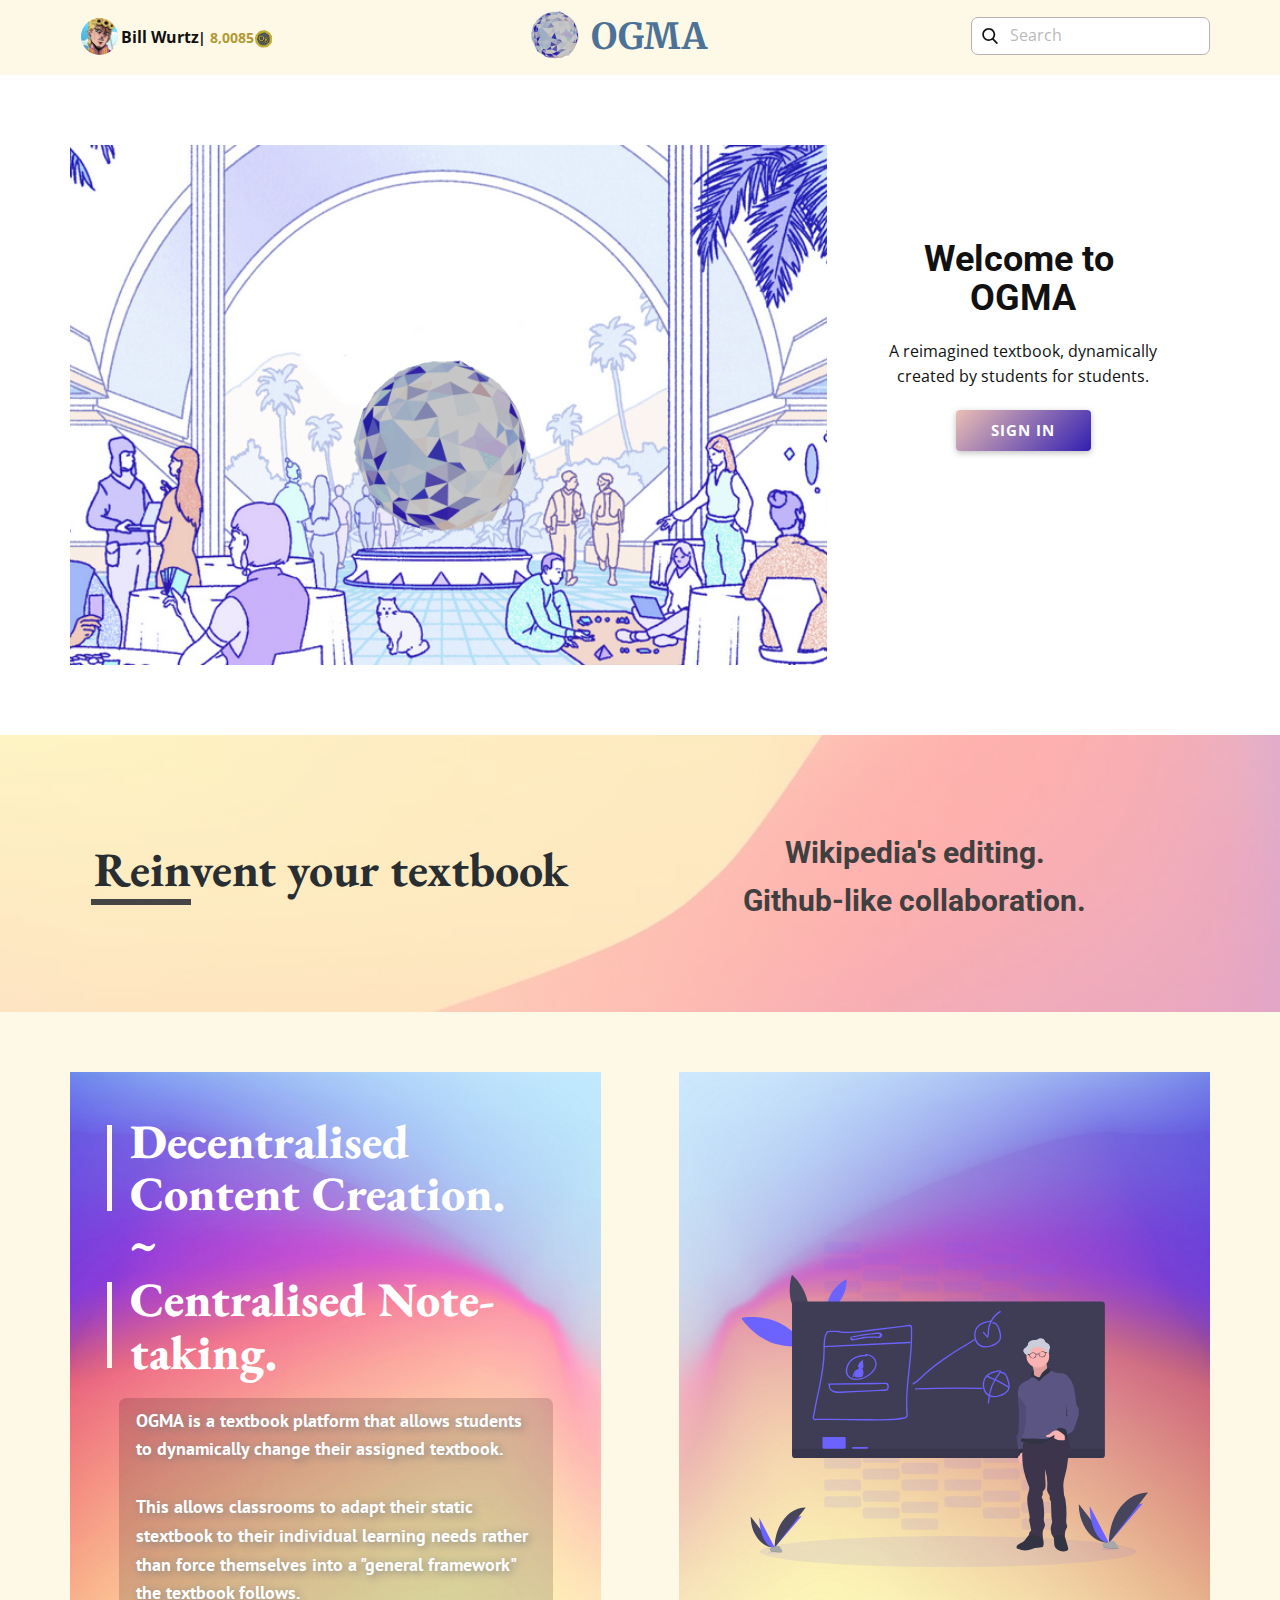
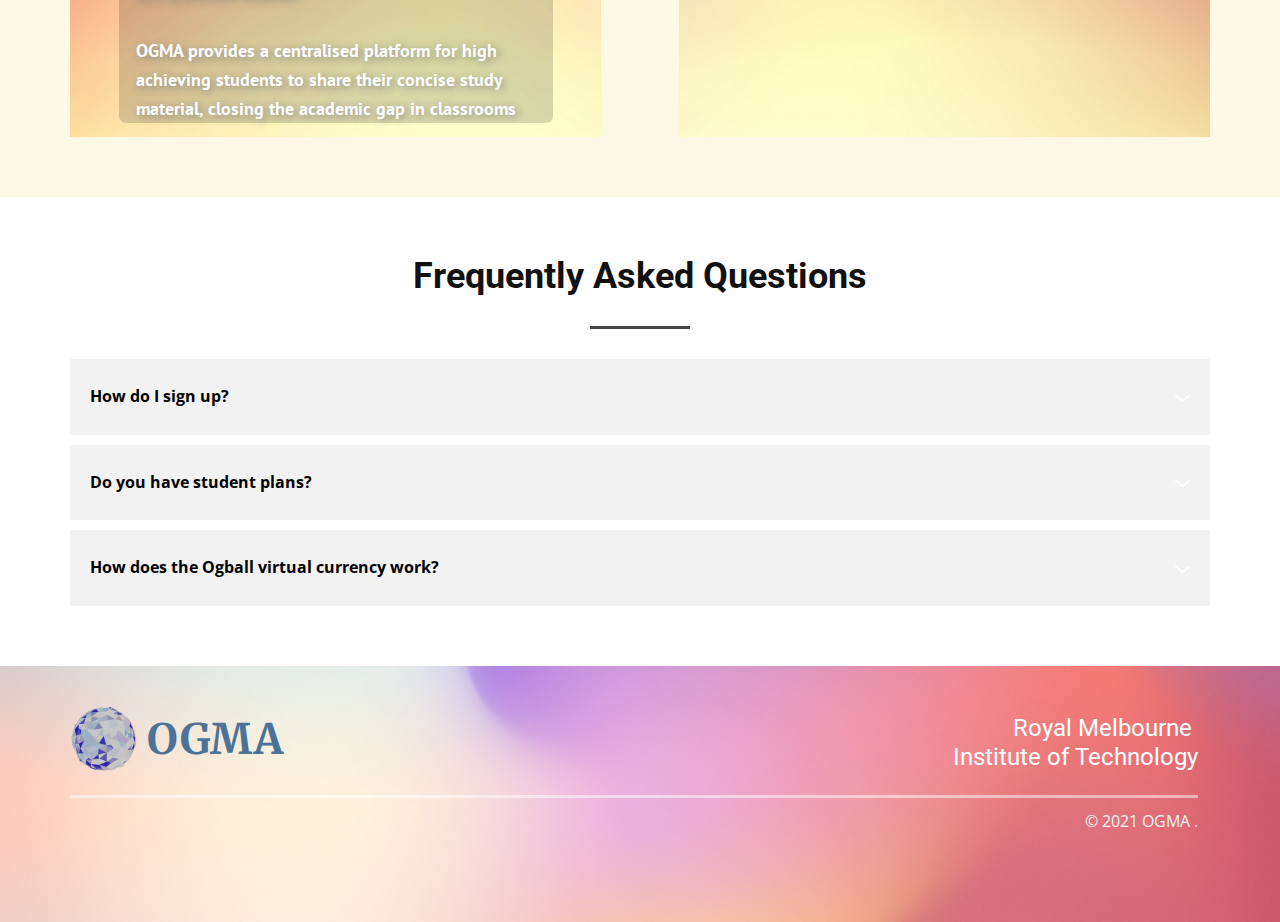
==== src/index.html @ c0f8c11f "redo" ====
<!DOCTYPE html>
<html style="font-size: 16px;">
  <head>
    <meta name="viewport" content="width=device-width, initial-scale=1.0">
    <meta charset="utf-8">
    <meta name="keywords" content="">
    <meta name="description" content="">
    <meta name="page_type" content="np-template-header-footer-from-plugin">
    <title>Home</title>
    <link rel="stylesheet" href="nicepage.css" media="screen">
<link rel="stylesheet" href="Home.css" media="screen">
    <script class="u-script" type="text/javascript" src="jquery.js" defer=""></script>
    <script class="u-script" type="text/javascript" src="nicepage.js" defer=""></script>
    <meta name="generator" content="Nicepage 3.29.1, nicepage.com">
    <link rel="icon" href="images/favicon.gif">
    <link id="u-theme-google-font" rel="stylesheet" href="https://fonts.googleapis.com/css?family=Roboto:100,100i,300,300i,400,400i,500,500i,700,700i,900,900i|Open+Sans:300,300i,400,400i,600,600i,700,700i,800,800i">
    <link id="u-page-google-font" rel="stylesheet" href="https://fonts.googleapis.com/css?family=Roboto:100,100i,300,300i,400,400i,500,500i,700,700i,900,900i|PT+Sans:400,400i,700,700i|Merriweather:300,300i,400,400i,700,700i,900,900i|EB+Garamond:400,400i,500,500i,600,600i,700,700i,800,800i">
    
    
    
    
    
    <script type="application/ld+json">{
		"@context": "http://schema.org",
		"@type": "Organization",
		"name": "Site1",
		"logo": "images/animated_logo.gif"
}</script>
    <meta name="theme-color" content="#478ac9">
    <meta property="og:title" content="Home">
    <meta property="og:description" content="">
    <meta property="og:type" content="website">
  </head>
  <body data-home-page="Home.html" data-home-page-title="Home" class="u-body"><header class="u-clearfix u-header u-palette-3-light-3 u-sticky u-sticky-ef22 u-header" id="sec-7aee"><div class="u-clearfix u-sheet u-sheet-1">
        <form action="#" method="get" class="u-border-1 u-border-grey-30 u-radius-7 u-search u-search-left u-white u-search-1">
          <button class="u-search-button" type="submit">
            <span class="u-search-icon u-spacing-10">
              <svg class="u-svg-link" preserveAspectRatio="xMidYMin slice" viewBox="0 0 56.966 56.966"><use xmlns:xlink="http://www.w3.org/1999/xlink" xlink:href="#svg-e04b"></use></svg>
              <svg xmlns="http://www.w3.org/2000/svg" xmlns:xlink="http://www.w3.org/1999/xlink" version="1.1" id="svg-e04b" x="0px" y="0px" viewBox="0 0 56.966 56.966" style="enable-background:new 0 0 56.966 56.966;" xml:space="preserve" class="u-svg-content"><path d="M55.146,51.887L41.588,37.786c3.486-4.144,5.396-9.358,5.396-14.786c0-12.682-10.318-23-23-23s-23,10.318-23,23  s10.318,23,23,23c4.761,0,9.298-1.436,13.177-4.162l13.661,14.208c0.571,0.593,1.339,0.92,2.162,0.92  c0.779,0,1.518-0.297,2.079-0.837C56.255,54.982,56.293,53.08,55.146,51.887z M23.984,6c9.374,0,17,7.626,17,17s-7.626,17-17,17  s-17-7.626-17-17S14.61,6,23.984,6z"></path></svg>
            </span>
          </button>
          <input class="u-search-input u-text-grey-50 u-search-input-1" type="search" name="search" value="" placeholder="Search">
        </form>
        <a href="Home.html" data-page-id="94916985" class="u-image u-logo u-image-1" data-image-width="400" data-image-height="400" title="Home">
          <img src="images/animated_logo.gif" class="u-logo-image u-logo-image-1">
        </a>
        <h1 class="u-custom-font u-font-merriweather u-headline u-hover-feature u-text u-text-palette-1-dark-1 u-title u-text-1">
          <a href="/">OGMA</a>
        </h1>
        <div class="u-image u-image-circle u-image-2" alt="" data-image-width="1204" data-image-height="629"></div>
        <p class="u-text u-text-2">Bill Wurtz</p>
        <p class="u-text u-text-3"><b>&nbsp;|</b>
          <span class="u-text-palette-3-dark-1"><b>8,0085</b>
          </span>
        </p>
        <img class="u-image u-image-default u-preserve-proportions u-image-3" src="images/ogma_coin.png" alt="" data-image-width="300" data-image-height="300">
      </div></header>
    <section class="u-clearfix u-section-1" id="sec-801c">
      <div class="u-clearfix u-sheet u-sheet-1">
        <div class="u-clearfix u-expanded-width u-gutter-10 u-layout-wrap u-layout-wrap-1">
          <div class="u-layout">
            <div class="u-layout-row">
              <div class="u-container-style u-image u-layout-cell u-left-cell u-size-40 u-image-1" src="" data-image-width="1600" data-image-height="467">
                <div class="u-container-layout u-container-layout-1">
                  <img class="u-image u-image-default u-preserve-proportions u-image-2" src="images/animated_logo.gif" alt="" data-image-width="400" data-image-height="400">
                </div>
              </div>
              <div class="u-align-center u-container-style u-layout-cell u-right-cell u-size-20 u-white u-layout-cell-2">
                <div class="u-container-layout u-container-layout-2">
                  <h2 class="u-text u-text-1">Welcome to&nbsp;<br>OGMA
                  </h2>
                  <p class="u-text u-text-2">A ​reimagined textbook, dynamically created by students for students.</p>
                  <a href="Student-Launcher.html" data-page-id="90577891" class="u-border-none u-btn u-btn-round u-button-style u-gradient u-none u-radius-4 u-text-body-alt-color u-btn-1"> Sign IN</a>
                </div>
              </div>
            </div>
          </div>
        </div>
      </div>
    </section>
    <section class="u-clearfix u-image u-shading u-section-2" id="sec-df09" data-image-width="1000" data-image-height="750">
      <div class="u-clearfix u-sheet u-sheet-1">
        <div class="u-clearfix u-layout-wrap u-layout-wrap-1">
          <div class="u-layout">
            <div class="u-layout-row">
              <div class="u-align-center u-container-style u-layout-cell u-left-cell u-size-33 u-layout-cell-1">
                <div class="u-container-layout u-container-layout-1">
                  <h2 class="u-custom-font u-text u-text-custom-color-9 u-text-1">
                    <span class="u-text-palette-1-dark-3">Reinvent your textbook</span>
                    <span class="u-text-palette-1-dark-3">
                      <br>
                    </span>
                  </h2>
                  <div class="u-border-6 u-border-grey-dark-1 u-line u-line-horizontal u-line-1"></div>
                </div>
              </div>
              <div class="u-align-center u-container-style u-layout-cell u-right-cell u-size-27 u-layout-cell-2">
                <div class="u-container-layout u-valign-middle u-container-layout-2">
                  <p class="u-custom-font u-heading-font u-text u-text-default u-text-palette-3-base u-text-2">
                    <span class="u-text-grey-75" style="font-weight: 700; font-size: 1.875rem;">Wikipedia's editing.<br>Github-like collaboration​.
                    </span>
                  </p>
                </div>
              </div>
            </div>
          </div>
        </div>
      </div>
    </section>
    <section class="u-clearfix u-palette-3-light-3 u-section-3" id="sec-4e35">
      <div class="u-clearfix u-sheet u-valign-middle u-sheet-1">
        <div class="u-clearfix u-gutter-78 u-layout-wrap u-layout-wrap-1">
          <div class="u-layout">
            <div class="u-layout-row">
              <div class="u-align-left u-container-style u-image u-layout-cell u-left-cell u-size-30 u-image-1" src="" data-image-width="4000" data-image-height="3000">
                <div class="u-container-layout u-container-layout-1" src="">
                  <div class="u-border-5 u-border-palette-3-light-3 u-line u-line-vertical u-line-1"></div>
                  <div class="u-border-5 u-border-palette-3-light-3 u-line u-line-vertical u-line-2"></div>
                  <h1 class="u-custom-font u-text u-text-body-alt-color u-text-1">Decentralised Content Creation.<br>~<br>Centralised Note-taking.<br>
                  </h1>
                  <div class="u-black u-container-style u-group u-opacity u-opacity-15 u-radius-7 u-shape-round u-group-1">
                    <div class="u-container-layout u-container-layout-2">
                      <p class="u-custom-font u-font-pt-sans u-text u-text-body-alt-color u-text-2"> OGMA is a textbook platform that allows students to dynamically change their assigned textbook.&nbsp;<br>
                        <br>This allows classrooms to adapt their static stextbook to their individual learning needs rather than force themselves into a "general framework" the textbook follows.<br>
                        <br>OGMA provides a centralised platform for high achieving students to share their concise study material, closing the academic gap in classrooms
                      </p>
                    </div>
                  </div>
                </div>
              </div>
              <div class="u-align-left u-container-style u-image u-layout-cell u-right-cell u-size-30 u-image-2" src="" data-image-width="4000" data-image-height="3000">
                <div class="u-container-layout u-valign-middle u-container-layout-3" src="">
                  <img class="u-image u-image-default u-image-3" src="images/teacher.svg" alt="" data-image-width="948" data-image-height="758">
                </div>
              </div>
            </div>
          </div>
        </div>
      </div>
    </section>
    <section class="u-align-center u-clearfix u-white u-section-4" id="sec-32d7">
      <div class="u-clearfix u-sheet u-valign-middle u-sheet-1">
        <h2 class="u-text u-text-default u-text-1">Frequently Asked Questions</h2>
        <div class="u-border-3 u-border-grey-dark-1 u-line u-line-horizontal u-line-1"></div>
        <div class="u-accordion u-collapsed-by-default u-faq u-spacing-10 u-accordion-1">
          <div class="u-accordion-item">
            <a class="u-accordion-link u-active-palette-2-light-3 u-button-style u-grey-5 u-hover-palette-2-light-3 u-text-active-palette-2-base u-text-black u-text-hover-palette-2-base u-accordion-link-1" id="link-accordion-ae6a" aria-controls="accordion-ae6a" aria-selected="false">
              <span class="u-accordion-link-text">How do I sign up?</span><span class="u-accordion-link-icon u-icon u-icon-circle u-text-palette-1-base u-icon-1"><svg class="u-svg-link" preserveAspectRatio="xMidYMin slice" viewBox="0 0 16 16" style=""><use xmlns:xlink="http://www.w3.org/1999/xlink" xlink:href="#svg-a823"></use></svg><svg class="u-svg-content" viewBox="0 0 16 16" x="0px" y="0px" id="svg-a823" style=""><path d="M8,10.7L1.6,5.3c-0.4-0.4-1-0.4-1.3,0c-0.4,0.4-0.4,0.9,0,1.3l7.2,6.1c0.1,0.1,0.4,0.2,0.6,0.2s0.4-0.1,0.6-0.2l7.1-6
	c0.4-0.4,0.4-0.9,0-1.3c-0.4-0.4-1-0.4-1.3,0L8,10.7z"></path></svg></span>
            </a>
            <div class="u-accordion-pane u-container-style u-accordion-pane-1" id="accordion-ae6a" aria-labelledby="link-accordion-ae6a">
              <div class="u-container-layout u-container-layout-1">
                <div class="fr-view u-clearfix u-rich-text u-text">
                  <p>Answer</p>
                </div>
              </div>
            </div>
          </div>
          <div class="u-accordion-item">
            <a class="u-accordion-link u-active-palette-2-light-3 u-button-style u-grey-5 u-hover-palette-2-light-3 u-text-active-palette-2-base u-text-black u-text-hover-palette-2-base u-accordion-link-2" id="link-accordion-8339" aria-controls="accordion-8339" aria-selected="false">
              <span class="u-accordion-link-text">Do you have student plans?<br>
              </span><span class="u-accordion-link-icon u-icon u-icon-circle u-text-palette-1-base u-icon-2"><svg class="u-svg-link" preserveAspectRatio="xMidYMin slice" viewBox="0 0 16 16" style=""><use xmlns:xlink="http://www.w3.org/1999/xlink" xlink:href="#svg-7d7e"></use></svg><svg class="u-svg-content" viewBox="0 0 16 16" x="0px" y="0px" id="svg-7d7e" style=""><path d="M8,10.7L1.6,5.3c-0.4-0.4-1-0.4-1.3,0c-0.4,0.4-0.4,0.9,0,1.3l7.2,6.1c0.1,0.1,0.4,0.2,0.6,0.2s0.4-0.1,0.6-0.2l7.1-6
	c0.4-0.4,0.4-0.9,0-1.3c-0.4-0.4-1-0.4-1.3,0L8,10.7z"></path></svg></span>
            </a>
            <div class="u-accordion-pane u-container-style u-accordion-pane-2" id="accordion-8339" aria-labelledby="link-accordion-8339">
              <div class="u-container-layout u-container-layout-2">
                <div class="fr-view u-clearfix u-rich-text u-text">
                  <p>Answer.</p>
                </div>
              </div>
            </div>
          </div>
          <div class="u-accordion-item">
            <a class="u-accordion-link u-active-palette-2-light-3 u-button-style u-grey-5 u-hover-palette-2-light-3 u-text-active-palette-2-base u-text-black u-text-hover-palette-2-base u-accordion-link-3" id="link-accordion-1c17" aria-controls="accordion-1c17" aria-selected="false">
              <span class="u-accordion-link-text">How does the Ogball virtual currency work?</span><span class="u-accordion-link-icon u-icon u-icon-circle u-text-palette-1-base u-icon-3"><svg class="u-svg-link" preserveAspectRatio="xMidYMin slice" viewBox="0 0 16 16" style=""><use xmlns:xlink="http://www.w3.org/1999/xlink" xlink:href="#svg-d58c"></use></svg><svg class="u-svg-content" viewBox="0 0 16 16" x="0px" y="0px" id="svg-d58c" style=""><path d="M8,10.7L1.6,5.3c-0.4-0.4-1-0.4-1.3,0c-0.4,0.4-0.4,0.9,0,1.3l7.2,6.1c0.1,0.1,0.4,0.2,0.6,0.2s0.4-0.1,0.6-0.2l7.1-6
	c0.4-0.4,0.4-0.9,0-1.3c-0.4-0.4-1-0.4-1.3,0L8,10.7z"></path></svg></span>
            </a>
            <div class="u-accordion-pane u-container-style u-accordion-pane-3" id="accordion-1c17" aria-labelledby="link-accordion-1c17">
              <div class="u-container-layout u-container-layout-3">
                <div class="fr-view u-clearfix u-rich-text u-text">
                  <p>Answer.</p>
                </div>
              </div>
            </div>
          </div>
        </div>
      </div>
    </section>
    
    
    <footer class="u-clearfix u-footer u-image u-footer" id="sec-1484" data-image-width="1270" data-image-height="760"><div class="u-clearfix u-sheet u-sheet-1">
        <h4 class="u-align-right u-text u-text-default u-text-white u-text-1">Royal Melbourne&nbsp;<br>Institute of Technology
        </h4>
        <a href="Home.html" data-page-id="94916985" class="u-image u-logo u-image-1" data-image-width="400" data-image-height="400" title="Home">
          <img src="images/animated_logo.gif" class="u-logo-image u-logo-image-1">
        </a>
        <h3 class="u-align-center u-custom-font u-font-merriweather u-headline u-text u-text-palette-1-dark-1 u-text-2">
          <a href="/">
            <span style="font-weight: 700;"> OGMA</span>
            <span style="font-weight: 700;"></span>
          </a>
        </h3>
        <div class="u-border-3 u-border-white u-line u-line-horizontal u-opacity u-opacity-50 u-line-1"></div>
        <p class="u-align-right u-text u-text-grey-5 u-text-3">© 2021 OGMA .</p>
      </div></footer>
  </body>
</html>
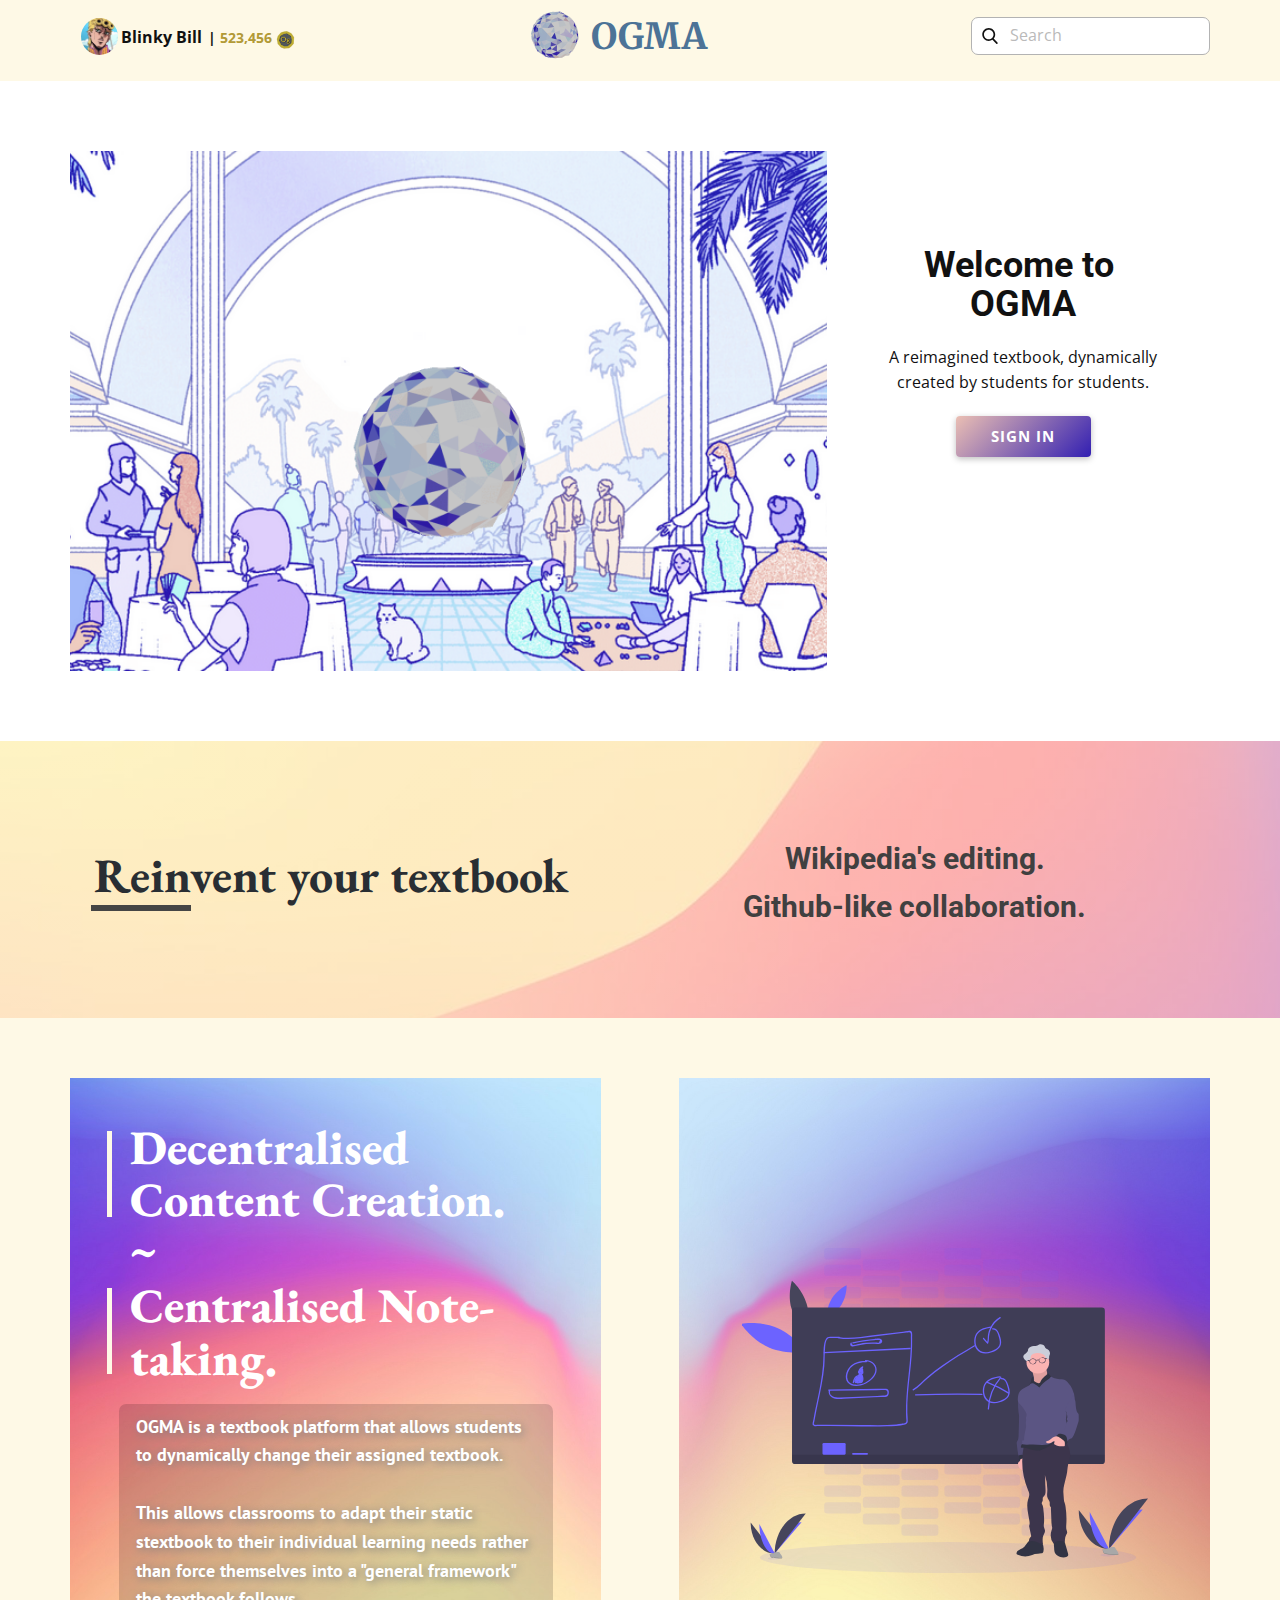
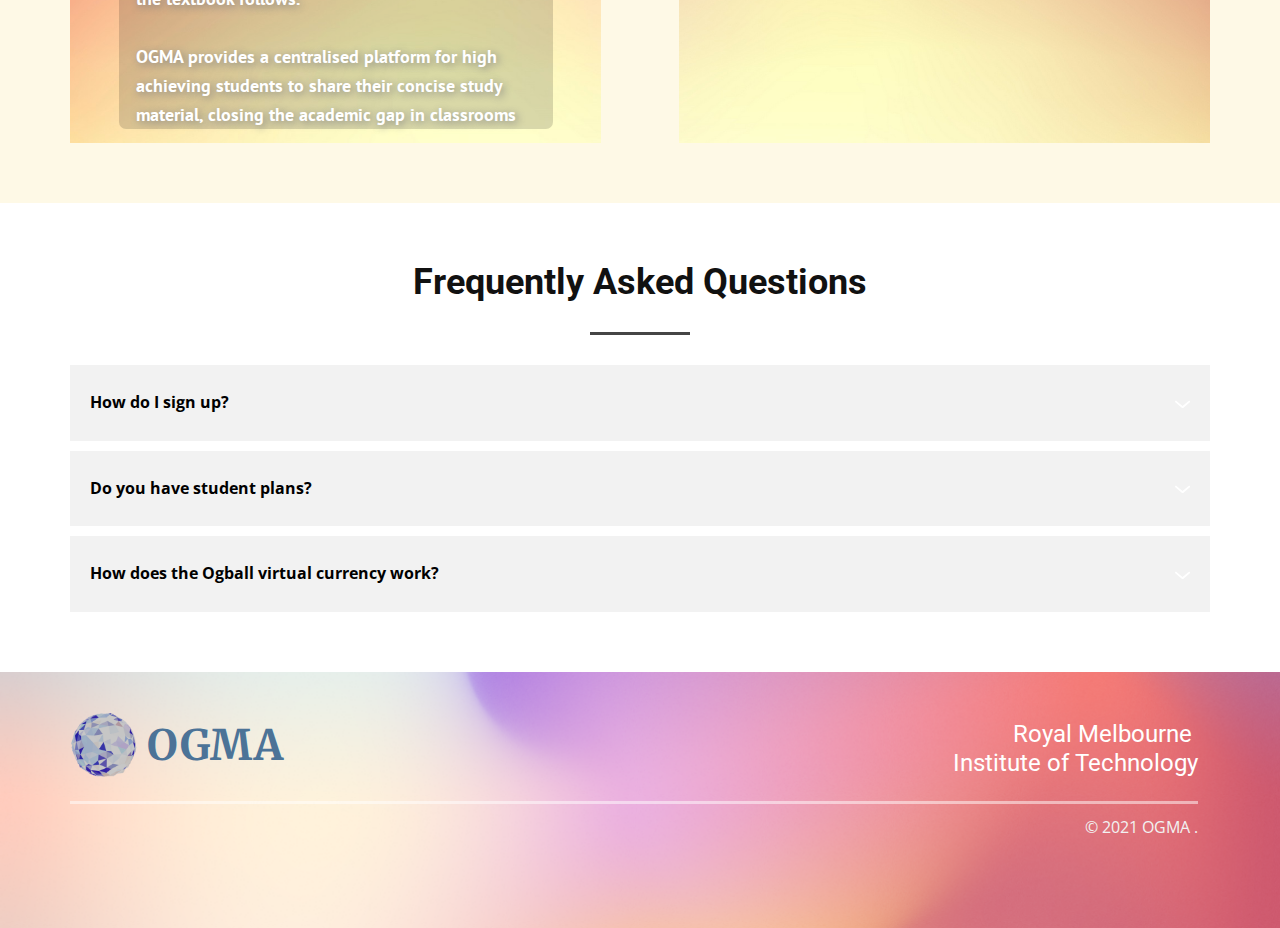
==== commit 175bf85f: "Repo sync with classroom" ====
--- a/src/index.html
+++ b/src/index.html
@@ -48,9 +48,9 @@
           <a href="/">OGMA</a>
         </h1>
         <div class="u-image u-image-circle u-image-2" alt="" data-image-width="1204" data-image-height="629"></div>
-        <p class="u-text u-text-2">Bill Wurtz</p>
+        <p class="u-text u-text-2">Blinky Bill</p>
         <p class="u-text u-text-3"><b>&nbsp;|</b>
-          <span class="u-text-palette-3-dark-1"><b>8,0085</b>
+          <span class="u-text-palette-3-dark-1"><b>523,456</b>
           </span>
         </p>
         <img class="u-image u-image-default u-preserve-proportions u-image-3" src="images/ogma_coin.png" alt="" data-image-width="300" data-image-height="300">
--- a/src/nicepage.css
+++ b/src/nicepage.css
@@ -34906,6 +34906,195 @@
         }
 
         
+        
+        .u-custom-color-10,
+        .u-body.u-custom-color-10,
+        .u-container-style.u-custom-color-10:before,
+        .u-container-layout.u-custom-color-10:before,
+        .u-table-alt-custom-color-10 tr:nth-child(even)
+        {
+            color: #ffffff;
+            background-color: #e9968b;
+        }
+
+        .u-button-style.u-custom-color-10,
+        .u-button-style.u-custom-color-10[class*="u-border-"]
+        {
+            color: #ffffff !important;
+            background-color: #e9968b !important;
+        }
+
+        .u-button-style.u-custom-color-10:hover,
+        .u-button-style.u-custom-color-10[class*="u-border-"]:hover,
+        .u-button-style.u-custom-color-10:focus,
+        .u-button-style.u-custom-color-10[class*="u-border-"]:focus,
+        .u-button-style.u-button-style.u-custom-color-10:active,
+        .u-button-style.u-button-style.u-custom-color-10[class*="u-border-"]:active,
+        .u-button-style.u-button-style.u-custom-color-10.active,
+        .u-button-style.u-button-style.u-custom-color-10[class*="u-border-"].active,
+        li.active > .u-button-style.u-button-style.u-custom-color-10,
+        li.active > .u-button-style.u-button-style.u-custom-color-10[class*="u-border-"]
+        {
+            color: #ffffff !important;
+            background-color: #e37a6c !important;
+        }
+
+        .u-hover-custom-color-10:hover,
+        .u-hover-custom-color-10[class*="u-border-"]:hover,
+        .u-hover-custom-color-10:focus,
+        .u-hover-custom-color-10[class*="u-border-"]:focus,
+        .u-active-custom-color-10.u-active.u-active,
+        .u-active-custom-color-10[class*="u-border-"].u-active.u-active,
+        a.u-button-style.u-hover-custom-color-10:hover,
+        a.u-button-style.u-hover-custom-color-10[class*="u-border-"]:hover,
+        a.u-button-style:hover > .u-hover-custom-color-10,
+        a.u-button-style:hover > .u-hover-custom-color-10[class*="u-border-"],
+        a.u-button-style.u-hover-custom-color-10:focus,
+        a.u-button-style.u-hover-custom-color-10[class*="u-border-"]:focus,
+        a.u-button-style.u-button-style.u-active-custom-color-10:active,
+        a.u-button-style.u-button-style.u-active-custom-color-10[class*="u-border-"]:active,
+        a.u-button-style.u-button-style.u-active-custom-color-10.active,
+        a.u-button-style.u-button-style.u-active-custom-color-10[class*="u-border-"].active,
+        a.u-button-style.u-button-style.active > .u-active-custom-color-10,
+        a.u-button-style.u-button-style.active > .u-active-custom-color-10[class*="u-border-"],
+        li.active > a.u-button-style.u-button-style.u-active-custom-color-10,
+        li.active > a.u-button-style.u-button-style.u-active-custom-color-10[class*="u-border-"]
+        {
+            color: #ffffff !important;
+            background-color: #e9968b !important;
+        }
+
+        a.u-link.u-hover-custom-color-10:hover {
+            color: #e9968b !important;
+        }
+
+        
+        
+        .u-custom-color-11,
+        .u-body.u-custom-color-11,
+        .u-container-style.u-custom-color-11:before,
+        .u-container-layout.u-custom-color-11:before,
+        .u-table-alt-custom-color-11 tr:nth-child(even)
+        {
+            color: #111111;
+            background-color: #fbcdbf;
+        }
+
+        .u-button-style.u-custom-color-11,
+        .u-button-style.u-custom-color-11[class*="u-border-"]
+        {
+            color: #111111 !important;
+            background-color: #fbcdbf !important;
+        }
+
+        .u-button-style.u-custom-color-11:hover,
+        .u-button-style.u-custom-color-11[class*="u-border-"]:hover,
+        .u-button-style.u-custom-color-11:focus,
+        .u-button-style.u-custom-color-11[class*="u-border-"]:focus,
+        .u-button-style.u-button-style.u-custom-color-11:active,
+        .u-button-style.u-button-style.u-custom-color-11[class*="u-border-"]:active,
+        .u-button-style.u-button-style.u-custom-color-11.active,
+        .u-button-style.u-button-style.u-custom-color-11[class*="u-border-"].active,
+        li.active > .u-button-style.u-button-style.u-custom-color-11,
+        li.active > .u-button-style.u-button-style.u-custom-color-11[class*="u-border-"]
+        {
+            color: #111111 !important;
+            background-color: #f8ad95 !important;
+        }
+
+        .u-hover-custom-color-11:hover,
+        .u-hover-custom-color-11[class*="u-border-"]:hover,
+        .u-hover-custom-color-11:focus,
+        .u-hover-custom-color-11[class*="u-border-"]:focus,
+        .u-active-custom-color-11.u-active.u-active,
+        .u-active-custom-color-11[class*="u-border-"].u-active.u-active,
+        a.u-button-style.u-hover-custom-color-11:hover,
+        a.u-button-style.u-hover-custom-color-11[class*="u-border-"]:hover,
+        a.u-button-style:hover > .u-hover-custom-color-11,
+        a.u-button-style:hover > .u-hover-custom-color-11[class*="u-border-"],
+        a.u-button-style.u-hover-custom-color-11:focus,
+        a.u-button-style.u-hover-custom-color-11[class*="u-border-"]:focus,
+        a.u-button-style.u-button-style.u-active-custom-color-11:active,
+        a.u-button-style.u-button-style.u-active-custom-color-11[class*="u-border-"]:active,
+        a.u-button-style.u-button-style.u-active-custom-color-11.active,
+        a.u-button-style.u-button-style.u-active-custom-color-11[class*="u-border-"].active,
+        a.u-button-style.u-button-style.active > .u-active-custom-color-11,
+        a.u-button-style.u-button-style.active > .u-active-custom-color-11[class*="u-border-"],
+        li.active > a.u-button-style.u-button-style.u-active-custom-color-11,
+        li.active > a.u-button-style.u-button-style.u-active-custom-color-11[class*="u-border-"]
+        {
+            color: #111111 !important;
+            background-color: #fbcdbf !important;
+        }
+
+        a.u-link.u-hover-custom-color-11:hover {
+            color: #fbcdbf !important;
+        }
+
+        
+        
+        .u-custom-color-12,
+        .u-body.u-custom-color-12,
+        .u-container-style.u-custom-color-12:before,
+        .u-container-layout.u-custom-color-12:before,
+        .u-table-alt-custom-color-12 tr:nth-child(even)
+        {
+            color: #ffffff;
+            background-color: #b69f40;
+        }
+
+        .u-button-style.u-custom-color-12,
+        .u-button-style.u-custom-color-12[class*="u-border-"]
+        {
+            color: #ffffff !important;
+            background-color: #b69f40 !important;
+        }
+
+        .u-button-style.u-custom-color-12:hover,
+        .u-button-style.u-custom-color-12[class*="u-border-"]:hover,
+        .u-button-style.u-custom-color-12:focus,
+        .u-button-style.u-custom-color-12[class*="u-border-"]:focus,
+        .u-button-style.u-button-style.u-custom-color-12:active,
+        .u-button-style.u-button-style.u-custom-color-12[class*="u-border-"]:active,
+        .u-button-style.u-button-style.u-custom-color-12.active,
+        .u-button-style.u-button-style.u-custom-color-12[class*="u-border-"].active,
+        li.active > .u-button-style.u-button-style.u-custom-color-12,
+        li.active > .u-button-style.u-button-style.u-custom-color-12[class*="u-border-"]
+        {
+            color: #ffffff !important;
+            background-color: #a48f3a !important;
+        }
+
+        .u-hover-custom-color-12:hover,
+        .u-hover-custom-color-12[class*="u-border-"]:hover,
+        .u-hover-custom-color-12:focus,
+        .u-hover-custom-color-12[class*="u-border-"]:focus,
+        .u-active-custom-color-12.u-active.u-active,
+        .u-active-custom-color-12[class*="u-border-"].u-active.u-active,
+        a.u-button-style.u-hover-custom-color-12:hover,
+        a.u-button-style.u-hover-custom-color-12[class*="u-border-"]:hover,
+        a.u-button-style:hover > .u-hover-custom-color-12,
+        a.u-button-style:hover > .u-hover-custom-color-12[class*="u-border-"],
+        a.u-button-style.u-hover-custom-color-12:focus,
+        a.u-button-style.u-hover-custom-color-12[class*="u-border-"]:focus,
+        a.u-button-style.u-button-style.u-active-custom-color-12:active,
+        a.u-button-style.u-button-style.u-active-custom-color-12[class*="u-border-"]:active,
+        a.u-button-style.u-button-style.u-active-custom-color-12.active,
+        a.u-button-style.u-button-style.u-active-custom-color-12[class*="u-border-"].active,
+        a.u-button-style.u-button-style.active > .u-active-custom-color-12,
+        a.u-button-style.u-button-style.active > .u-active-custom-color-12[class*="u-border-"],
+        li.active > a.u-button-style.u-button-style.u-active-custom-color-12,
+        li.active > a.u-button-style.u-button-style.u-active-custom-color-12[class*="u-border-"]
+        {
+            color: #ffffff !important;
+            background-color: #b69f40 !important;
+        }
+
+        a.u-link.u-hover-custom-color-12:hover {
+            color: #b69f40 !important;
+        }
+
+        
 
         
         .u-border-custom-color-1,
@@ -35337,6 +35526,150 @@
         .u-link.u-border-custom-color-9[class*="u-border-"]:hover
         {
             border-color: #8eb6f6 !important;
+        }
+        
+        
+        .u-border-custom-color-10,
+        .u-separator-custom-color-10:after
+        {
+            border-color: #e9968b;
+            stroke: #e9968b;
+        }
+
+        .u-button-style.u-border-custom-color-10
+        {
+            border-color: #e9968b !important;
+            color: #e9968b !important;
+            background-color: transparent !important;
+        }
+
+        .u-button-style.u-border-custom-color-10:hover,
+        .u-button-style.u-border-custom-color-10:focus
+        {
+            border-color: transparent !important;
+            color: #e37a6c !important;
+            background-color: transparent !important;
+        }
+
+        .u-border-hover-custom-color-10:hover,
+        .u-border-hover-custom-color-10:focus,
+        .u-border-active-custom-color-10.u-active.u-active,
+        a.u-button-style.u-border-hover-custom-color-10:hover,
+        a.u-button-style:hover > .u-border-hover-custom-color-10,
+        a.u-button-style.u-border-hover-custom-color-10:focus,
+        a.u-button-style.u-button-style.u-border-active-custom-color-10:active,
+        a.u-button-style.u-button-style.u-border-active-custom-color-10.active,
+        a.u-button-style.u-button-style.active > .u-border-active-custom-color-10,
+        li.active > a.u-button-style.u-button-style.u-border-active-custom-color-10
+        {
+            color: #e9968b !important;
+            border-color: #e9968b !important;
+        }
+
+        .u-link.u-border-custom-color-10[class*="u-border-"]
+        {
+            border-color: #e9968b !important;
+        }
+
+        .u-link.u-border-custom-color-10[class*="u-border-"]:hover
+        {
+            border-color: #e37a6c !important;
+        }
+        
+        
+        .u-border-custom-color-11,
+        .u-separator-custom-color-11:after
+        {
+            border-color: #fbcdbf;
+            stroke: #fbcdbf;
+        }
+
+        .u-button-style.u-border-custom-color-11
+        {
+            border-color: #fbcdbf !important;
+            color: #fbcdbf !important;
+            background-color: transparent !important;
+        }
+
+        .u-button-style.u-border-custom-color-11:hover,
+        .u-button-style.u-border-custom-color-11:focus
+        {
+            border-color: transparent !important;
+            color: #f8ad95 !important;
+            background-color: transparent !important;
+        }
+
+        .u-border-hover-custom-color-11:hover,
+        .u-border-hover-custom-color-11:focus,
+        .u-border-active-custom-color-11.u-active.u-active,
+        a.u-button-style.u-border-hover-custom-color-11:hover,
+        a.u-button-style:hover > .u-border-hover-custom-color-11,
+        a.u-button-style.u-border-hover-custom-color-11:focus,
+        a.u-button-style.u-button-style.u-border-active-custom-color-11:active,
+        a.u-button-style.u-button-style.u-border-active-custom-color-11.active,
+        a.u-button-style.u-button-style.active > .u-border-active-custom-color-11,
+        li.active > a.u-button-style.u-button-style.u-border-active-custom-color-11
+        {
+            color: #fbcdbf !important;
+            border-color: #fbcdbf !important;
+        }
+
+        .u-link.u-border-custom-color-11[class*="u-border-"]
+        {
+            border-color: #fbcdbf !important;
+        }
+
+        .u-link.u-border-custom-color-11[class*="u-border-"]:hover
+        {
+            border-color: #f8ad95 !important;
+        }
+        
+        
+        .u-border-custom-color-12,
+        .u-separator-custom-color-12:after
+        {
+            border-color: #b69f40;
+            stroke: #b69f40;
+        }
+
+        .u-button-style.u-border-custom-color-12
+        {
+            border-color: #b69f40 !important;
+            color: #b69f40 !important;
+            background-color: transparent !important;
+        }
+
+        .u-button-style.u-border-custom-color-12:hover,
+        .u-button-style.u-border-custom-color-12:focus
+        {
+            border-color: transparent !important;
+            color: #a48f3a !important;
+            background-color: transparent !important;
+        }
+
+        .u-border-hover-custom-color-12:hover,
+        .u-border-hover-custom-color-12:focus,
+        .u-border-active-custom-color-12.u-active.u-active,
+        a.u-button-style.u-border-hover-custom-color-12:hover,
+        a.u-button-style:hover > .u-border-hover-custom-color-12,
+        a.u-button-style.u-border-hover-custom-color-12:focus,
+        a.u-button-style.u-button-style.u-border-active-custom-color-12:active,
+        a.u-button-style.u-button-style.u-border-active-custom-color-12.active,
+        a.u-button-style.u-button-style.active > .u-border-active-custom-color-12,
+        li.active > a.u-button-style.u-button-style.u-border-active-custom-color-12
+        {
+            color: #b69f40 !important;
+            border-color: #b69f40 !important;
+        }
+
+        .u-link.u-border-custom-color-12[class*="u-border-"]
+        {
+            border-color: #b69f40 !important;
+        }
+
+        .u-link.u-border-custom-color-12[class*="u-border-"]:hover
+        {
+            border-color: #a48f3a !important;
         }
         
 
@@ -35905,6 +36238,195 @@
         a.u-link.u-text-hover-custom-color-9:hover
         {
             color: #b6d0f9 !important;
+        }
+        
+        
+        .u-text-custom-color-10,
+        a.u-button-style.u-text-custom-color-10,
+        a.u-button-style.u-text-custom-color-10[class*="u-border-"]
+        {
+            color: #e9968b !important;
+        }
+
+        a.u-button-style.u-text-custom-color-10:hover,
+        a.u-button-style.u-text-custom-color-10[class*="u-border-"]:hover,
+        a.u-button-style.u-text-custom-color-10:focus,
+        a.u-button-style.u-text-custom-color-10[class*="u-border-"]:focus,
+        a.u-button-style.u-button-style.u-text-custom-color-10:active,
+        a.u-button-style.u-button-style.u-text-custom-color-10[class*="u-border-"]:active,
+        a.u-button-style.u-button-style.u-text-custom-color-10.active,
+        a.u-button-style.u-button-style.u-text-custom-color-10[class*="u-border-"].active
+        {
+            color: #e37a6c !important;
+        }
+
+        a.u-button-style:hover > .u-text-hover-custom-color-10,
+        a.u-button-style:hover > .u-text-hover-custom-color-10[class*="u-border-"],
+        a.u-button-style.u-button-style.u-text-hover-custom-color-10:hover,
+        a.u-button-style.u-button-style.u-text-hover-custom-color-10[class*="u-border-"]:hover,
+        a.u-button-style.u-button-style.u-button-style.u-text-hover-custom-color-10.active,
+        a.u-button-style.u-button-style.u-button-style.u-text-hover-custom-color-10[class*="u-border-"].active,
+        a.u-button-style.u-button-style.u-button-style.u-text-hover-custom-color-10:active,
+        a.u-button-style.u-button-style.u-button-style.u-text-hover-custom-color-10[class*="u-border-"]:active,
+        a.u-button-style.u-button-style.u-text-hover-custom-color-10:focus,
+        a.u-button-style.u-button-style.u-text-hover-custom-color-10[class*="u-border-"]:focus,
+        a.u-button-style.u-button-style.u-button-style.u-button-style.u-text-active-custom-color-10:active,
+        a.u-button-style.u-button-style.u-button-style.u-button-style.u-text-active-custom-color-10[class*="u-border-"]:active,
+        a.u-button-style.u-button-style.u-button-style.u-button-style.u-text-active-custom-color-10.active,
+        a.u-button-style.u-button-style.u-button-style.u-button-style.u-text-active-custom-color-10[class*="u-border-"].active,
+        a.u-button-style.u-button-style.active > .u-text-active-custom-color-10,
+        a.u-button-style.u-button-style.active > .u-text-active-custom-color-10[class*="u-border-"],
+        :not(.level-2) > .u-nav > .u-nav-item > a.u-nav-link.u-text-hover-custom-color-10:hover,
+        :not(.level-2) > .u-nav > .u-nav-item > a.u-nav-link.u-nav-link.u-text-active-custom-color-10.active,
+        .u-popupmenu-items.u-text-hover-custom-color-10 .u-nav-link:hover,
+        .u-popupmenu-items.u-popupmenu-items.u-text-active-custom-color-10 .u-nav-link.active
+        {
+            color: #e9968b !important;
+        }
+
+        .u-text-custom-color-10 .u-svg-link,
+        .u-text-hover-custom-color-10:hover .u-svg-link,
+        .u-button-style:hover > .u-text-hover-custom-color-10 .u-svg-link,
+        .u-button-style.u-button-style.active > .u-text-active-custom-color-10 .u-svg-link,
+        .u-text-hover-custom-color-10:focus .u-svg-link
+        {
+            fill: #e9968b;
+        }
+
+        .u-link.u-text-custom-color-10:hover
+        {
+            color: #e37a6c !important;
+        }
+
+        a.u-link.u-text-hover-custom-color-10:hover
+        {
+            color: #e9968b !important;
+        }
+        
+        
+        .u-text-custom-color-11,
+        a.u-button-style.u-text-custom-color-11,
+        a.u-button-style.u-text-custom-color-11[class*="u-border-"]
+        {
+            color: #fbcdbf !important;
+        }
+
+        a.u-button-style.u-text-custom-color-11:hover,
+        a.u-button-style.u-text-custom-color-11[class*="u-border-"]:hover,
+        a.u-button-style.u-text-custom-color-11:focus,
+        a.u-button-style.u-text-custom-color-11[class*="u-border-"]:focus,
+        a.u-button-style.u-button-style.u-text-custom-color-11:active,
+        a.u-button-style.u-button-style.u-text-custom-color-11[class*="u-border-"]:active,
+        a.u-button-style.u-button-style.u-text-custom-color-11.active,
+        a.u-button-style.u-button-style.u-text-custom-color-11[class*="u-border-"].active
+        {
+            color: #f8ad95 !important;
+        }
+
+        a.u-button-style:hover > .u-text-hover-custom-color-11,
+        a.u-button-style:hover > .u-text-hover-custom-color-11[class*="u-border-"],
+        a.u-button-style.u-button-style.u-text-hover-custom-color-11:hover,
+        a.u-button-style.u-button-style.u-text-hover-custom-color-11[class*="u-border-"]:hover,
+        a.u-button-style.u-button-style.u-button-style.u-text-hover-custom-color-11.active,
+        a.u-button-style.u-button-style.u-button-style.u-text-hover-custom-color-11[class*="u-border-"].active,
+        a.u-button-style.u-button-style.u-button-style.u-text-hover-custom-color-11:active,
+        a.u-button-style.u-button-style.u-button-style.u-text-hover-custom-color-11[class*="u-border-"]:active,
+        a.u-button-style.u-button-style.u-text-hover-custom-color-11:focus,
+        a.u-button-style.u-button-style.u-text-hover-custom-color-11[class*="u-border-"]:focus,
+        a.u-button-style.u-button-style.u-button-style.u-button-style.u-text-active-custom-color-11:active,
+        a.u-button-style.u-button-style.u-button-style.u-button-style.u-text-active-custom-color-11[class*="u-border-"]:active,
+        a.u-button-style.u-button-style.u-button-style.u-button-style.u-text-active-custom-color-11.active,
+        a.u-button-style.u-button-style.u-button-style.u-button-style.u-text-active-custom-color-11[class*="u-border-"].active,
+        a.u-button-style.u-button-style.active > .u-text-active-custom-color-11,
+        a.u-button-style.u-button-style.active > .u-text-active-custom-color-11[class*="u-border-"],
+        :not(.level-2) > .u-nav > .u-nav-item > a.u-nav-link.u-text-hover-custom-color-11:hover,
+        :not(.level-2) > .u-nav > .u-nav-item > a.u-nav-link.u-nav-link.u-text-active-custom-color-11.active,
+        .u-popupmenu-items.u-text-hover-custom-color-11 .u-nav-link:hover,
+        .u-popupmenu-items.u-popupmenu-items.u-text-active-custom-color-11 .u-nav-link.active
+        {
+            color: #fbcdbf !important;
+        }
+
+        .u-text-custom-color-11 .u-svg-link,
+        .u-text-hover-custom-color-11:hover .u-svg-link,
+        .u-button-style:hover > .u-text-hover-custom-color-11 .u-svg-link,
+        .u-button-style.u-button-style.active > .u-text-active-custom-color-11 .u-svg-link,
+        .u-text-hover-custom-color-11:focus .u-svg-link
+        {
+            fill: #fbcdbf;
+        }
+
+        .u-link.u-text-custom-color-11:hover
+        {
+            color: #f8ad95 !important;
+        }
+
+        a.u-link.u-text-hover-custom-color-11:hover
+        {
+            color: #fbcdbf !important;
+        }
+        
+        
+        .u-text-custom-color-12,
+        a.u-button-style.u-text-custom-color-12,
+        a.u-button-style.u-text-custom-color-12[class*="u-border-"]
+        {
+            color: #b69f40 !important;
+        }
+
+        a.u-button-style.u-text-custom-color-12:hover,
+        a.u-button-style.u-text-custom-color-12[class*="u-border-"]:hover,
+        a.u-button-style.u-text-custom-color-12:focus,
+        a.u-button-style.u-text-custom-color-12[class*="u-border-"]:focus,
+        a.u-button-style.u-button-style.u-text-custom-color-12:active,
+        a.u-button-style.u-button-style.u-text-custom-color-12[class*="u-border-"]:active,
+        a.u-button-style.u-button-style.u-text-custom-color-12.active,
+        a.u-button-style.u-button-style.u-text-custom-color-12[class*="u-border-"].active
+        {
+            color: #a48f3a !important;
+        }
+
+        a.u-button-style:hover > .u-text-hover-custom-color-12,
+        a.u-button-style:hover > .u-text-hover-custom-color-12[class*="u-border-"],
+        a.u-button-style.u-button-style.u-text-hover-custom-color-12:hover,
+        a.u-button-style.u-button-style.u-text-hover-custom-color-12[class*="u-border-"]:hover,
+        a.u-button-style.u-button-style.u-button-style.u-text-hover-custom-color-12.active,
+        a.u-button-style.u-button-style.u-button-style.u-text-hover-custom-color-12[class*="u-border-"].active,
+        a.u-button-style.u-button-style.u-button-style.u-text-hover-custom-color-12:active,
+        a.u-button-style.u-button-style.u-button-style.u-text-hover-custom-color-12[class*="u-border-"]:active,
+        a.u-button-style.u-button-style.u-text-hover-custom-color-12:focus,
+        a.u-button-style.u-button-style.u-text-hover-custom-color-12[class*="u-border-"]:focus,
+        a.u-button-style.u-button-style.u-button-style.u-button-style.u-text-active-custom-color-12:active,
+        a.u-button-style.u-button-style.u-button-style.u-button-style.u-text-active-custom-color-12[class*="u-border-"]:active,
+        a.u-button-style.u-button-style.u-button-style.u-button-style.u-text-active-custom-color-12.active,
+        a.u-button-style.u-button-style.u-button-style.u-button-style.u-text-active-custom-color-12[class*="u-border-"].active,
+        a.u-button-style.u-button-style.active > .u-text-active-custom-color-12,
+        a.u-button-style.u-button-style.active > .u-text-active-custom-color-12[class*="u-border-"],
+        :not(.level-2) > .u-nav > .u-nav-item > a.u-nav-link.u-text-hover-custom-color-12:hover,
+        :not(.level-2) > .u-nav > .u-nav-item > a.u-nav-link.u-nav-link.u-text-active-custom-color-12.active,
+        .u-popupmenu-items.u-text-hover-custom-color-12 .u-nav-link:hover,
+        .u-popupmenu-items.u-popupmenu-items.u-text-active-custom-color-12 .u-nav-link.active
+        {
+            color: #b69f40 !important;
+        }
+
+        .u-text-custom-color-12 .u-svg-link,
+        .u-text-hover-custom-color-12:hover .u-svg-link,
+        .u-button-style:hover > .u-text-hover-custom-color-12 .u-svg-link,
+        .u-button-style.u-button-style.active > .u-text-active-custom-color-12 .u-svg-link,
+        .u-text-hover-custom-color-12:focus .u-svg-link
+        {
+            fill: #b69f40;
+        }
+
+        .u-link.u-text-custom-color-12:hover
+        {
+            color: #a48f3a !important;
+        }
+
+        a.u-link.u-text-hover-custom-color-12:hover
+        {
+            color: #b69f40 !important;
         }
 
         
@@ -36155,25 +36677,25 @@
         /** color-rules **/
 
         /** alt-color-rules **/
-        .u-custom-color-1 a,.u-custom-color-2 a,.u-custom-color-3 a,.u-custom-color-4 a,.u-custom-color-5 a,.u-custom-color-6 a,.u-custom-color-7 a,.u-body-color a,.u-palette-1-base a,.u-palette-1-dark-3 a,.u-palette-1-dark-2 a,.u-palette-1-dark-1 a,.u-palette-1 a,.u-palette-1-light-1 a,.u-palette-2-base a,.u-palette-2-dark-3 a,.u-palette-2-dark-2 a,.u-palette-2-dark-1 a,.u-palette-2 a,.u-palette-2-light-1 a,.u-palette-3-dark-3 a,.u-palette-3-dark-2 a,.u-palette-3-dark-1 a,.u-palette-4-base a,.u-palette-4-dark-3 a,.u-palette-4-dark-2 a,.u-palette-4-dark-1 a,.u-palette-5-dark-3 a,.u-palette-5-dark-2 a,.u-palette-5-dark-1 a,.u-grey-40 a,.u-grey-30 a,.u-grey-90 a,.u-grey-80 a,.u-grey-75 a,.u-black a,.u-grey-70 a,.u-grey-60 a,.u-grey-50 a,.u-grey-dark-3 a,.u-grey-dark-2 a,.u-grey-dark-1 a,.u-grey a,.u-shading a,.u-overlap-contrast .u-header a:not(.u-nav-link):not(.u-btn)
+        .u-custom-color-1 a,.u-custom-color-2 a,.u-custom-color-3 a,.u-custom-color-4 a,.u-custom-color-5 a,.u-custom-color-6 a,.u-custom-color-7 a,.u-custom-color-10 a,.u-custom-color-12 a,.u-body-color a,.u-palette-1-base a,.u-palette-1-dark-3 a,.u-palette-1-dark-2 a,.u-palette-1-dark-1 a,.u-palette-1 a,.u-palette-1-light-1 a,.u-palette-2-base a,.u-palette-2-dark-3 a,.u-palette-2-dark-2 a,.u-palette-2-dark-1 a,.u-palette-2 a,.u-palette-2-light-1 a,.u-palette-3-dark-3 a,.u-palette-3-dark-2 a,.u-palette-3-dark-1 a,.u-palette-4-base a,.u-palette-4-dark-3 a,.u-palette-4-dark-2 a,.u-palette-4-dark-1 a,.u-palette-5-dark-3 a,.u-palette-5-dark-2 a,.u-palette-5-dark-1 a,.u-grey-40 a,.u-grey-30 a,.u-grey-90 a,.u-grey-80 a,.u-grey-75 a,.u-black a,.u-grey-70 a,.u-grey-60 a,.u-grey-50 a,.u-grey-dark-3 a,.u-grey-dark-2 a,.u-grey-dark-1 a,.u-grey a,.u-shading a,.u-overlap-contrast .u-header a:not(.u-nav-link):not(.u-btn)
         {
         color: #adcce9;
         }
-        .u-custom-color-1 a:hover,.u-custom-color-2 a:hover,.u-custom-color-3 a:hover,.u-custom-color-4 a:hover,.u-custom-color-5 a:hover,.u-custom-color-6 a:hover,.u-custom-color-7 a:hover,.u-body-color a:hover,.u-palette-1-base a:hover,.u-palette-1-dark-3 a:hover,.u-palette-1-dark-2 a:hover,.u-palette-1-dark-1 a:hover,.u-palette-1 a:hover,.u-palette-1-light-1 a:hover,.u-palette-2-base a:hover,.u-palette-2-dark-3 a:hover,.u-palette-2-dark-2 a:hover,.u-palette-2-dark-1 a:hover,.u-palette-2 a:hover,.u-palette-2-light-1 a:hover,.u-palette-3-dark-3 a:hover,.u-palette-3-dark-2 a:hover,.u-palette-3-dark-1 a:hover,.u-palette-4-base a:hover,.u-palette-4-dark-3 a:hover,.u-palette-4-dark-2 a:hover,.u-palette-4-dark-1 a:hover,.u-palette-5-dark-3 a:hover,.u-palette-5-dark-2 a:hover,.u-palette-5-dark-1 a:hover,.u-grey-40 a:hover,.u-grey-30 a:hover,.u-grey-90 a:hover,.u-grey-80 a:hover,.u-grey-75 a:hover,.u-black a:hover,.u-grey-70 a:hover,.u-grey-60 a:hover,.u-grey-50 a:hover,.u-grey-dark-3 a:hover,.u-grey-dark-2 a:hover,.u-grey-dark-1 a:hover,.u-grey a:hover
+        .u-custom-color-1 a:hover,.u-custom-color-2 a:hover,.u-custom-color-3 a:hover,.u-custom-color-4 a:hover,.u-custom-color-5 a:hover,.u-custom-color-6 a:hover,.u-custom-color-7 a:hover,.u-custom-color-10 a:hover,.u-custom-color-12 a:hover,.u-body-color a:hover,.u-palette-1-base a:hover,.u-palette-1-dark-3 a:hover,.u-palette-1-dark-2 a:hover,.u-palette-1-dark-1 a:hover,.u-palette-1 a:hover,.u-palette-1-light-1 a:hover,.u-palette-2-base a:hover,.u-palette-2-dark-3 a:hover,.u-palette-2-dark-2 a:hover,.u-palette-2-dark-1 a:hover,.u-palette-2 a:hover,.u-palette-2-light-1 a:hover,.u-palette-3-dark-3 a:hover,.u-palette-3-dark-2 a:hover,.u-palette-3-dark-1 a:hover,.u-palette-4-base a:hover,.u-palette-4-dark-3 a:hover,.u-palette-4-dark-2 a:hover,.u-palette-4-dark-1 a:hover,.u-palette-5-dark-3 a:hover,.u-palette-5-dark-2 a:hover,.u-palette-5-dark-1 a:hover,.u-grey-40 a:hover,.u-grey-30 a:hover,.u-grey-90 a:hover,.u-grey-80 a:hover,.u-grey-75 a:hover,.u-black a:hover,.u-grey-70 a:hover,.u-grey-60 a:hover,.u-grey-50 a:hover,.u-grey-dark-3 a:hover,.u-grey-dark-2 a:hover,.u-grey-dark-1 a:hover,.u-grey a:hover
         {
         color: grey-30-darker;
         }
-        .u-custom-color-1 .u-btn,.u-custom-color-2 .u-btn,.u-custom-color-3 .u-btn,.u-custom-color-4 .u-btn,.u-custom-color-5 .u-btn,.u-custom-color-6 .u-btn,.u-custom-color-7 .u-btn,.u-body-color .u-btn,.u-palette-1-base .u-btn,.u-palette-1-dark-3 .u-btn,.u-palette-1-dark-2 .u-btn,.u-palette-1-dark-1 .u-btn,.u-palette-1 .u-btn,.u-palette-1-light-1 .u-btn,.u-palette-2-base .u-btn,.u-palette-2-dark-3 .u-btn,.u-palette-2-dark-2 .u-btn,.u-palette-2-dark-1 .u-btn,.u-palette-2 .u-btn,.u-palette-2-light-1 .u-btn,.u-palette-3-dark-3 .u-btn,.u-palette-3-dark-2 .u-btn,.u-palette-3-dark-1 .u-btn,.u-palette-4-base .u-btn,.u-palette-4-dark-3 .u-btn,.u-palette-4-dark-2 .u-btn,.u-palette-4-dark-1 .u-btn,.u-palette-5-dark-3 .u-btn,.u-palette-5-dark-2 .u-btn,.u-palette-5-dark-1 .u-btn,.u-grey-40 .u-btn,.u-grey-30 .u-btn,.u-grey-90 .u-btn,.u-grey-80 .u-btn,.u-grey-75 .u-btn,.u-black .u-btn,.u-grey-70 .u-btn,.u-grey-60 .u-btn,.u-grey-50 .u-btn,.u-grey-dark-3 .u-btn,.u-grey-dark-2 .u-btn,.u-grey-dark-1 .u-btn,.u-grey .u-btn,.u-shading .u-btn,.u-overlap-contrast .u-header .u-btn
+        .u-custom-color-1 .u-btn,.u-custom-color-2 .u-btn,.u-custom-color-3 .u-btn,.u-custom-color-4 .u-btn,.u-custom-color-5 .u-btn,.u-custom-color-6 .u-btn,.u-custom-color-7 .u-btn,.u-custom-color-10 .u-btn,.u-custom-color-12 .u-btn,.u-body-color .u-btn,.u-palette-1-base .u-btn,.u-palette-1-dark-3 .u-btn,.u-palette-1-dark-2 .u-btn,.u-palette-1-dark-1 .u-btn,.u-palette-1 .u-btn,.u-palette-1-light-1 .u-btn,.u-palette-2-base .u-btn,.u-palette-2-dark-3 .u-btn,.u-palette-2-dark-2 .u-btn,.u-palette-2-dark-1 .u-btn,.u-palette-2 .u-btn,.u-palette-2-light-1 .u-btn,.u-palette-3-dark-3 .u-btn,.u-palette-3-dark-2 .u-btn,.u-palette-3-dark-1 .u-btn,.u-palette-4-base .u-btn,.u-palette-4-dark-3 .u-btn,.u-palette-4-dark-2 .u-btn,.u-palette-4-dark-1 .u-btn,.u-palette-5-dark-3 .u-btn,.u-palette-5-dark-2 .u-btn,.u-palette-5-dark-1 .u-btn,.u-grey-40 .u-btn,.u-grey-30 .u-btn,.u-grey-90 .u-btn,.u-grey-80 .u-btn,.u-grey-75 .u-btn,.u-black .u-btn,.u-grey-70 .u-btn,.u-grey-60 .u-btn,.u-grey-50 .u-btn,.u-grey-dark-3 .u-btn,.u-grey-dark-2 .u-btn,.u-grey-dark-1 .u-btn,.u-grey .u-btn,.u-shading .u-btn,.u-overlap-contrast .u-header .u-btn
         {
         background-color: #adcce9;
         color: #000000;
         }
-        .u-custom-color-1 .u-btn:hover,.u-custom-color-2 .u-btn:hover,.u-custom-color-3 .u-btn:hover,.u-custom-color-4 .u-btn:hover,.u-custom-color-5 .u-btn:hover,.u-custom-color-6 .u-btn:hover,.u-custom-color-7 .u-btn:hover,.u-body-color .u-btn:hover,.u-palette-1-base .u-btn:hover,.u-palette-1-dark-3 .u-btn:hover,.u-palette-1-dark-2 .u-btn:hover,.u-palette-1-dark-1 .u-btn:hover,.u-palette-1 .u-btn:hover,.u-palette-1-light-1 .u-btn:hover,.u-palette-2-base .u-btn:hover,.u-palette-2-dark-3 .u-btn:hover,.u-palette-2-dark-2 .u-btn:hover,.u-palette-2-dark-1 .u-btn:hover,.u-palette-2 .u-btn:hover,.u-palette-2-light-1 .u-btn:hover,.u-palette-3-dark-3 .u-btn:hover,.u-palette-3-dark-2 .u-btn:hover,.u-palette-3-dark-1 .u-btn:hover,.u-palette-4-base .u-btn:hover,.u-palette-4-dark-3 .u-btn:hover,.u-palette-4-dark-2 .u-btn:hover,.u-palette-4-dark-1 .u-btn:hover,.u-palette-5-dark-3 .u-btn:hover,.u-palette-5-dark-2 .u-btn:hover,.u-palette-5-dark-1 .u-btn:hover,.u-grey-40 .u-btn:hover,.u-grey-30 .u-btn:hover,.u-grey-90 .u-btn:hover,.u-grey-80 .u-btn:hover,.u-grey-75 .u-btn:hover,.u-black .u-btn:hover,.u-grey-70 .u-btn:hover,.u-grey-60 .u-btn:hover,.u-grey-50 .u-btn:hover,.u-grey-dark-3 .u-btn:hover,.u-grey-dark-2 .u-btn:hover,.u-grey-dark-1 .u-btn:hover,.u-grey .u-btn:hover,.u-shading .u-btn:hover,.u-overlap-contrast .u-header .u-btn:hover
+        .u-custom-color-1 .u-btn:hover,.u-custom-color-2 .u-btn:hover,.u-custom-color-3 .u-btn:hover,.u-custom-color-4 .u-btn:hover,.u-custom-color-5 .u-btn:hover,.u-custom-color-6 .u-btn:hover,.u-custom-color-7 .u-btn:hover,.u-custom-color-10 .u-btn:hover,.u-custom-color-12 .u-btn:hover,.u-body-color .u-btn:hover,.u-palette-1-base .u-btn:hover,.u-palette-1-dark-3 .u-btn:hover,.u-palette-1-dark-2 .u-btn:hover,.u-palette-1-dark-1 .u-btn:hover,.u-palette-1 .u-btn:hover,.u-palette-1-light-1 .u-btn:hover,.u-palette-2-base .u-btn:hover,.u-palette-2-dark-3 .u-btn:hover,.u-palette-2-dark-2 .u-btn:hover,.u-palette-2-dark-1 .u-btn:hover,.u-palette-2 .u-btn:hover,.u-palette-2-light-1 .u-btn:hover,.u-palette-3-dark-3 .u-btn:hover,.u-palette-3-dark-2 .u-btn:hover,.u-palette-3-dark-1 .u-btn:hover,.u-palette-4-base .u-btn:hover,.u-palette-4-dark-3 .u-btn:hover,.u-palette-4-dark-2 .u-btn:hover,.u-palette-4-dark-1 .u-btn:hover,.u-palette-5-dark-3 .u-btn:hover,.u-palette-5-dark-2 .u-btn:hover,.u-palette-5-dark-1 .u-btn:hover,.u-grey-40 .u-btn:hover,.u-grey-30 .u-btn:hover,.u-grey-90 .u-btn:hover,.u-grey-80 .u-btn:hover,.u-grey-75 .u-btn:hover,.u-black .u-btn:hover,.u-grey-70 .u-btn:hover,.u-grey-60 .u-btn:hover,.u-grey-50 .u-btn:hover,.u-grey-dark-3 .u-btn:hover,.u-grey-dark-2 .u-btn:hover,.u-grey-dark-1 .u-btn:hover,.u-grey .u-btn:hover,.u-shading .u-btn:hover,.u-overlap-contrast .u-header .u-btn:hover
         {
         background-color: palette-1-light-2-darker;
         color: #ffffff;
         }
-        .u-custom-color-1 .u-btn:active,.u-custom-color-2 .u-btn:active,.u-custom-color-3 .u-btn:active,.u-custom-color-4 .u-btn:active,.u-custom-color-5 .u-btn:active,.u-custom-color-6 .u-btn:active,.u-custom-color-7 .u-btn:active,.u-body-color .u-btn:active,.u-palette-1-base .u-btn:active,.u-palette-1-dark-3 .u-btn:active,.u-palette-1-dark-2 .u-btn:active,.u-palette-1-dark-1 .u-btn:active,.u-palette-1 .u-btn:active,.u-palette-1-light-1 .u-btn:active,.u-palette-2-base .u-btn:active,.u-palette-2-dark-3 .u-btn:active,.u-palette-2-dark-2 .u-btn:active,.u-palette-2-dark-1 .u-btn:active,.u-palette-2 .u-btn:active,.u-palette-2-light-1 .u-btn:active,.u-palette-3-dark-3 .u-btn:active,.u-palette-3-dark-2 .u-btn:active,.u-palette-3-dark-1 .u-btn:active,.u-palette-4-base .u-btn:active,.u-palette-4-dark-3 .u-btn:active,.u-palette-4-dark-2 .u-btn:active,.u-palette-4-dark-1 .u-btn:active,.u-palette-5-dark-3 .u-btn:active,.u-palette-5-dark-2 .u-btn:active,.u-palette-5-dark-1 .u-btn:active,.u-grey-40 .u-btn:active,.u-grey-30 .u-btn:active,.u-grey-90 .u-btn:active,.u-grey-80 .u-btn:active,.u-grey-75 .u-btn:active,.u-black .u-btn:active,.u-grey-70 .u-btn:active,.u-grey-60 .u-btn:active,.u-grey-50 .u-btn:active,.u-grey-dark-3 .u-btn:active,.u-grey-dark-2 .u-btn:active,.u-grey-dark-1 .u-btn:active,.u-grey .u-btn:active,.u-shading .u-btn:active,.u-overlap-contrast .u-header .u-btn:active
+        .u-custom-color-1 .u-btn:active,.u-custom-color-2 .u-btn:active,.u-custom-color-3 .u-btn:active,.u-custom-color-4 .u-btn:active,.u-custom-color-5 .u-btn:active,.u-custom-color-6 .u-btn:active,.u-custom-color-7 .u-btn:active,.u-custom-color-10 .u-btn:active,.u-custom-color-12 .u-btn:active,.u-body-color .u-btn:active,.u-palette-1-base .u-btn:active,.u-palette-1-dark-3 .u-btn:active,.u-palette-1-dark-2 .u-btn:active,.u-palette-1-dark-1 .u-btn:active,.u-palette-1 .u-btn:active,.u-palette-1-light-1 .u-btn:active,.u-palette-2-base .u-btn:active,.u-palette-2-dark-3 .u-btn:active,.u-palette-2-dark-2 .u-btn:active,.u-palette-2-dark-1 .u-btn:active,.u-palette-2 .u-btn:active,.u-palette-2-light-1 .u-btn:active,.u-palette-3-dark-3 .u-btn:active,.u-palette-3-dark-2 .u-btn:active,.u-palette-3-dark-1 .u-btn:active,.u-palette-4-base .u-btn:active,.u-palette-4-dark-3 .u-btn:active,.u-palette-4-dark-2 .u-btn:active,.u-palette-4-dark-1 .u-btn:active,.u-palette-5-dark-3 .u-btn:active,.u-palette-5-dark-2 .u-btn:active,.u-palette-5-dark-1 .u-btn:active,.u-grey-40 .u-btn:active,.u-grey-30 .u-btn:active,.u-grey-90 .u-btn:active,.u-grey-80 .u-btn:active,.u-grey-75 .u-btn:active,.u-black .u-btn:active,.u-grey-70 .u-btn:active,.u-grey-60 .u-btn:active,.u-grey-50 .u-btn:active,.u-grey-dark-3 .u-btn:active,.u-grey-dark-2 .u-btn:active,.u-grey-dark-1 .u-btn:active,.u-grey .u-btn:active,.u-shading .u-btn:active,.u-overlap-contrast .u-header .u-btn:active
         {
         background-color: palette-1-light-2-darker;
         color: #ffffff;
@@ -36188,7 +36710,7 @@
 }
 
 .u-header .u-sheet-1 {
-  min-height: 71px;
+  min-height: 77px;
 }
 
 .u-header .u-search-1 {
@@ -36235,15 +36757,19 @@
 
 .u-header .u-text-3 {
   font-size: 0.875rem;
-  margin: -23px 947px 0 124px;
+  margin: -23px 937px 0 134px;
 }
 
 .u-header .u-image-3 {
   width: 19px;
   height: 19px;
-  margin: -21px auto 27px 184px;
+  margin: -20px auto 32px 206px;
 }
 @media (max-width: 1199px) {
+  .u-header .u-sheet-1 {
+    min-height: 2px;
+  }
+
   .u-header .u-image-1 {
     margin-top: -45px;
     margin-left: 379px;
@@ -36268,16 +36794,16 @@
   }
 
   .u-header .u-text-3 {
-    margin-left: 24px;
-    margin-right: 847px;
+    margin-left: 34px;
+    margin-right: 837px;
     margin-top: -23px;
   }
 
   .u-header .u-image-3 {
     width: 19px;
     height: 19px;
-    margin-top: -21px;
-    margin-left: 184px;
+    margin-top: -20px;
+    margin-left: 206px;
   }
 }
 @media (max-width: 991px) {
@@ -36300,6 +36826,10 @@
   }
 }
 @media (max-width: 767px) {
+  .u-header .u-sheet-1 {
+    min-height: 507px;
+  }
+
   .u-header .u-image-1 {
     margin-left: 218px;
   }
@@ -36318,6 +36848,10 @@
   }
 }
 @media (max-width: 575px) {
+  .u-header .u-sheet-1 {
+    min-height: 226px;
+  }
+
   .u-header .u-image-1 {
     margin-left: 137px;
   }
